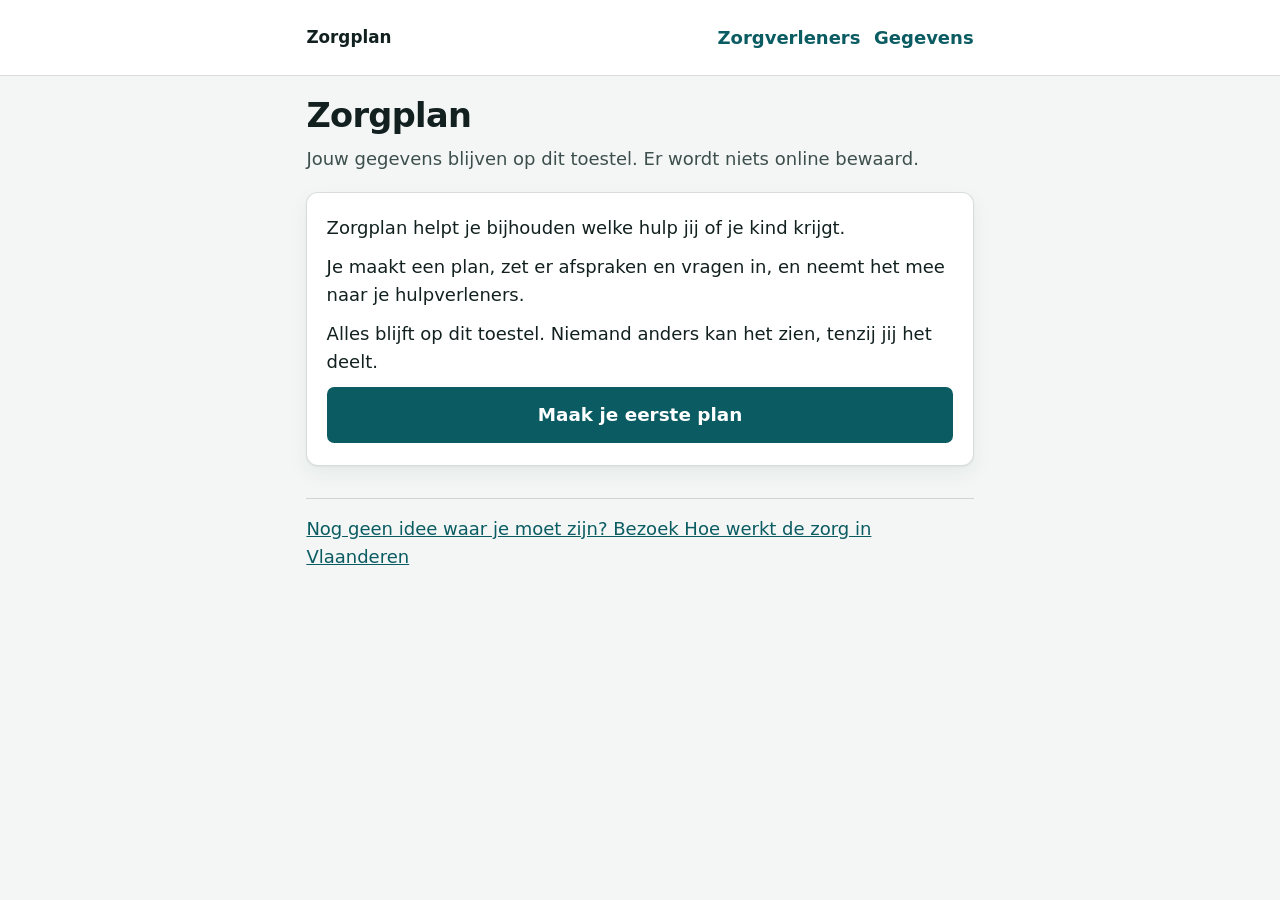
==== index.html @ c45d35b2 "Bouw de lokale Zorgplan-app volgens het bouwdocument Vanilla HTML, CSS en JavaScript zonder backend." ====
<!DOCTYPE html>
<html lang="nl">
<head>
  <meta charset="UTF-8" />
  <meta name="viewport" content="width=device-width, initial-scale=1.0" />
  <title>Zorgplan</title>
  <meta
    name="description"
    content="Houd zelf bij welke hulp je krijgt. Jouw gegevens blijven op dit toestel."
  />
  <link rel="stylesheet" href="css/styles.css" />
</head>
<body>
  <a class="skip-link" href="#inhoud">Ga naar inhoud</a>
  <header class="site-header">
    <div class="site-header-inner">
      <a class="site-naam" href="index.html">Zorgplan</a>
      <nav class="header-links" aria-label="Secundair">
        <a href="zorgverleners.html">Zorgverleners</a>
        <a href="gegevens.html">Gegevens</a>
      </nav>
    </div>
  </header>
  <main id="inhoud" class="wrap">
    <h1 class="page-titel">Zorgplan</h1>
    <p class="privacy-lijn">Jouw gegevens blijven op dit toestel. Er wordt niets online bewaard.</p>

    <section id="leeg-staat" class="leeg-staat" hidden>
      <p>Zorgplan helpt je bijhouden welke hulp jij of je kind krijgt.</p>
      <p>Je maakt een plan, zet er afspraken en vragen in, en neemt het mee naar je hulpverleners.</p>
      <p>Alles blijft op dit toestel. Niemand anders kan het zien, tenzij jij het deelt.</p>
      <button type="button" class="btn btn-primary btn-groot" id="maak-eerste">Maak je eerste plan</button>
    </section>

    <div id="gevuld-staat" hidden>
      <a class="volgende-blok" id="volgende-afspraak" href="#personen">Volgende afspraak</a>
      <section id="personen" aria-label="Plannen">
        <div class="personen-lijst" id="personen-lijst"></div>
      </section>
      <div class="knoppen-rij">
        <button type="button" class="btn btn-primary" id="nieuwe-persoon">Nieuwe persoon toevoegen</button>
        <button type="button" class="btn btn-secondary" id="exporteer">Exporteer</button>
        <button type="button" class="btn btn-secondary" id="importeer">Importeer</button>
        <a class="btn btn-secondary" href="zorgverleners.html">Zorgverleners</a>
        <a class="btn btn-secondary" href="gegevens.html">Gegevens</a>
      </div>
    </div>

    <section class="paneel" id="export-paneel" hidden>
      <p>Dit bestand bevat persoonlijke gegevens. Deel het enkel met mensen die je vertrouwt.</p>
      <div class="actie-rij-inline">
        <button type="button" class="btn btn-primary" id="export-bevestig">Download bestand</button>
        <button type="button" class="btn btn-ghost" id="export-annuleer">Annuleren</button>
      </div>
    </section>

    <section class="paneel" id="import-paneel" hidden>
      <p id="import-status"></p>
      <div class="actie-rij-inline">
        <button type="button" class="btn btn-primary" id="import-voeg-toe">Voeg toe</button>
        <button type="button" class="btn btn-secondary" id="import-vervang">Vervang alles</button>
        <button type="button" class="btn btn-ghost" id="import-annuleer">Annuleren</button>
      </div>
    </section>
    <input class="visueel-verborgen" id="import-bestand" type="file" accept="application/json,.json" />

    <footer class="site-footer">
      <p>
        <a href="https://wouterdirven.github.io/hoe-werkt-de-zorg-in-vlaanderen/">Nog geen idee waar je moet zijn? Bezoek Hoe werkt de zorg in Vlaanderen</a>
      </p>
    </footer>
  </main>
  <script src="js/storage.js"></script>
  <script src="js/common.js"></script>
  <script src="js/overzicht.js"></script>
</body>
</html>
---- css/styles.css ----
/* =========================================================================
   Zorgplan — rustige, toegankelijke stijl, afgestemd op
   "Hoe werkt de zorg in Vlaanderen".
   Geen animaties, geen externe lettertypes.
   ========================================================================= */

*,
*::before,
*::after {
  box-sizing: border-box;
  margin: 0;
  padding: 0;
}

:root {
  --bg: #f3f6f5;
  --surface: #ffffff;
  --surface-zacht: #f6faf9;
  --border: rgba(14, 45, 42, 0.16);
  --border-sterk: rgba(14, 45, 42, 0.28);
  --text: #12211f;
  --text-muted: #3d4f4c;
  --primary: #0a5c62;
  --primary-hover: #08474c;
  --primary-zacht: #e4f3f3;
  --groen: #14663d;
  --groen-zacht: #e1f3e8;
  --amber: #8a4b0f;
  --amber-zacht: #fbeed9;
  --gevaar: #8a1f1f;
  --gevaar-zacht: #fdecec;
  --focus: #0a5c62;
  --radius: 0.75rem;
  --radius-klein: 0.45rem;
  --shadow: 0 1px 2px rgba(14, 45, 42, 0.05), 0 8px 20px rgba(14, 45, 42, 0.06);
  --font: system-ui, -apple-system, "Segoe UI", Roboto, "Helvetica Neue", Arial, sans-serif;
  --max: 44rem;
}

html {
  scroll-behavior: auto;
}

body {
  font-family: var(--font);
  background: var(--bg);
  color: var(--text);
  min-height: 100dvh;
  line-height: 1.55;
  font-size: 1.125rem;
  -webkit-font-smoothing: antialiased;
}

a {
  color: var(--primary);
}

a:hover {
  text-decoration: underline;
}

:focus {
  outline: none;
}

:focus-visible {
  outline: 3px solid var(--focus);
  outline-offset: 3px;
}

[hidden] {
  display: none !important;
}

.skip-link {
  position: absolute;
  left: 0.75rem;
  top: -3rem;
  z-index: 20;
  background: var(--primary);
  color: #fff;
  padding: 0.5rem 0.9rem;
  border-radius: var(--radius-klein);
  font-weight: 600;
  text-decoration: none;
}

.skip-link:focus {
  top: 0.75rem;
}

.site-header {
  background: var(--surface);
  border-bottom: 1px solid var(--border);
}

.site-header-inner {
  max-width: var(--max);
  margin: 0 auto;
  padding: 0.85rem 1.15rem;
  display: flex;
  align-items: center;
  justify-content: space-between;
  gap: 0.75rem;
}

.site-naam {
  display: inline-block;
  color: var(--text);
  font-weight: 700;
  font-size: 1.05rem;
  line-height: 1.3;
  text-decoration: none;
}

.site-naam:hover {
  color: var(--primary);
  text-decoration: underline;
}

.header-links {
  display: flex;
  gap: 0.85rem;
  flex-wrap: wrap;
}

.header-links a {
  font-weight: 600;
  text-decoration: none;
  min-height: 48px;
  display: inline-flex;
  align-items: center;
}

.header-links a:hover {
  text-decoration: underline;
}

.wrap {
  max-width: var(--max);
  margin: 0 auto;
  padding: 1.15rem 1.15rem 3.5rem;
}

.terug {
  margin-bottom: 1rem;
}

.terug a {
  display: inline-flex;
  align-items: center;
  min-height: 48px;
  font-weight: 600;
  text-decoration: none;
}

.page-titel {
  font-size: clamp(1.6rem, 4vw, 2.1rem);
  font-weight: 700;
  line-height: 1.25;
  letter-spacing: -0.02em;
  margin-bottom: 0.55rem;
}

.privacy-lijn,
.lead {
  color: var(--text-muted);
  margin-bottom: 1.15rem;
}

.muted {
  color: var(--text-muted);
}

.btn {
  display: inline-flex;
  align-items: center;
  justify-content: center;
  min-height: 48px;
  border: none;
  border-radius: var(--radius-klein);
  padding: 0.7rem 1.25rem;
  font: inherit;
  font-size: 1.05rem;
  font-weight: 600;
  cursor: pointer;
  text-decoration: none;
  text-align: center;
}

.btn-primary {
  background: var(--primary);
  color: #fff;
}

.btn-primary:hover {
  background: var(--primary-hover);
  color: #fff;
  text-decoration: none;
}

.btn-secondary {
  background: var(--surface);
  color: var(--text);
  border: 1.5px solid var(--border-sterk);
}

.btn-secondary:hover {
  background: var(--primary-zacht);
  text-decoration: none;
}

.btn-ghost {
  background: transparent;
  color: var(--text-muted);
  border: none;
  padding: 0.7rem 0.6rem;
}

.btn-ghost:hover {
  color: var(--primary);
  text-decoration: underline;
}

.btn-gevaar {
  background: var(--gevaar);
  color: #fff;
}

.btn-gevaar:hover {
  background: #6e1818;
  color: #fff;
  text-decoration: none;
}

.btn:disabled {
  opacity: 0.4;
  cursor: not-allowed;
}

.btn-groot {
  width: 100%;
  min-height: 56px;
  font-size: 1.15rem;
}

.actie-rij,
.knoppen-rij {
  display: flex;
  flex-wrap: wrap;
  gap: 0.7rem;
  margin-top: 1rem;
}

.actie-rij-inline {
  display: flex;
  flex-wrap: wrap;
  gap: 0.5rem;
  margin-top: 0.7rem;
}

.leeg-staat {
  background: var(--surface);
  border: 1px solid var(--border);
  border-radius: var(--radius);
  box-shadow: var(--shadow);
  padding: 1.35rem 1.2rem;
}

.leeg-staat p {
  margin-bottom: 0.7rem;
}

.volgende-blok {
  display: flex;
  flex-direction: column;
  gap: 0.15rem;
  background: var(--primary-zacht);
  border: 1.5px solid var(--primary);
  border-radius: var(--radius);
  padding: 0.85rem 1rem;
  text-decoration: none;
  color: inherit;
  margin-bottom: 0.85rem;
}

.volgende-blok:hover {
  text-decoration: none;
}

.blok-kicker {
  font-size: 0.9rem;
  font-weight: 700;
  color: var(--primary);
  text-transform: uppercase;
  letter-spacing: 0.04em;
}

.blok-titel {
  font-weight: 700;
  font-size: 1.15rem;
}

.blok-meta {
  color: var(--text-muted);
}

.personen-lijst {
  display: flex;
  flex-direction: column;
  gap: 0.75rem;
}

.persoon-kaart,
.lijst-kaart,
.card,
.paneel {
  background: var(--surface);
  border: 1px solid var(--border);
  border-radius: var(--radius);
  box-shadow: var(--shadow);
  padding: 0.95rem 1.05rem;
}

.persoon-naam,
.lijst-kaart h2,
.lijst-kaart h3 {
  font-size: 1.2rem;
  margin-bottom: 0.25rem;
  color: var(--primary);
}

.persoon-regel,
.persoon-cijfers a {
  display: block;
  text-decoration: none;
  min-height: 44px;
  display: flex;
  align-items: center;
  color: var(--text);
  font-weight: 600;
}

.persoon-cijfers {
  display: flex;
  flex-wrap: wrap;
  gap: 0.35rem 1rem;
  margin: 0.15rem 0 0.55rem;
}

.persoon-kaart .btn {
  width: 100%;
}

.sectie {
  margin-top: 1.5rem;
}

.sectie h2 {
  font-size: 1.25rem;
  margin-bottom: 0.6rem;
  padding-bottom: 0.25rem;
  border-bottom: 1px solid var(--border);
}

.leeg-regel {
  color: var(--text-muted);
  margin: 0.4rem 0 0.7rem;
}

.lijst-stapel {
  display: flex;
  flex-direction: column;
  gap: 0.65rem;
  margin-bottom: 0.75rem;
}

.is-gedaan {
  opacity: 0.72;
}

.vink-rij {
  display: flex;
  align-items: flex-start;
  gap: 0.7rem;
  min-height: 48px;
}

.vink-rij input[type="checkbox"] {
  width: 1.35rem;
  height: 1.35rem;
  margin-top: 0.35rem;
  flex: 0 0 1.35rem;
  accent-color: var(--primary);
}

.form {
  display: flex;
  flex-direction: column;
  gap: 0.75rem;
  margin-top: 0.75rem;
}

.veld {
  display: flex;
  flex-direction: column;
  gap: 0.3rem;
}

.veld label,
.form-veld label {
  font-weight: 600;
}

.veld input,
.veld textarea,
.veld select,
.form input,
.form textarea,
.form select {
  width: 100%;
  min-height: 48px;
  padding: 0.7rem 0.9rem;
  font: inherit;
  border: 1.5px solid var(--border);
  border-radius: var(--radius-klein);
  background: var(--surface);
  color: var(--text);
}

.veld textarea,
.form textarea {
  min-height: 6rem;
  resize: vertical;
}

.veld input:focus-visible,
.veld textarea:focus-visible,
.veld select:focus-visible,
.form input:focus-visible,
.form textarea:focus-visible,
.form select:focus-visible {
  border-color: var(--primary);
}

.hint {
  color: var(--text-muted);
  font-size: 1rem;
}

.paneel {
  margin-top: 0.85rem;
  background: var(--amber-zacht);
  border-color: rgba(138, 75, 15, 0.28);
}

.paneel-gevaar {
  background: var(--gevaar-zacht);
  border-color: rgba(138, 31, 31, 0.28);
}

.site-footer {
  margin-top: 2rem;
  padding-top: 1rem;
  border-top: 1px solid var(--border);
}

.visueel-verborgen {
  position: absolute;
  width: 1px;
  height: 1px;
  padding: 0;
  margin: -1px;
  overflow: hidden;
  clip: rect(0, 0, 0, 0);
  white-space: nowrap;
  border: 0;
}

.status {
  margin-top: 0.75rem;
  color: var(--groen);
  font-weight: 600;
}

/* Printweergave (zelfde indeling als het papieren formulier) */

.formulier {
  background: var(--surface);
  border: 1px solid var(--border);
  border-radius: var(--radius);
  padding: 1.25rem 1.15rem 1.5rem;
}

.form-sectie {
  margin-bottom: 1.35rem;
  break-inside: avoid;
}

.form-sectie h2 {
  font-size: 1.15rem;
  margin-bottom: 0.55rem;
  padding-bottom: 0.25rem;
  border-bottom: 1px solid var(--border);
}

.form-rij {
  display: grid;
  gap: 0.7rem;
  margin-bottom: 0.7rem;
}

.form-rij-2 {
  grid-template-columns: 1fr 1fr;
}

.form-veld label {
  display: block;
  font-size: 0.95rem;
  margin-bottom: 0.25rem;
}

.schrijflijn,
.print-waarde {
  min-height: 2rem;
  border: none;
  border-bottom: 1.5px solid var(--text);
  padding-bottom: 0.15rem;
}

.schrijflijn-hoog,
.print-tekst {
  min-height: 3.2rem;
  border: 1.5px solid var(--border-sterk);
  border-radius: 2px;
  padding: 0.45rem 0.55rem;
  white-space: pre-wrap;
}

.form-tabel {
  width: 100%;
  border-collapse: collapse;
  table-layout: fixed;
}

.form-tabel th,
.form-tabel td {
  border: 1px solid var(--text);
  padding: 0.2rem 0.35rem;
  vertical-align: top;
  word-break: break-word;
}

.form-tabel th {
  text-align: left;
  font-size: 0.9rem;
  background: var(--surface-zacht);
}

.form-tabel td {
  height: 2.15rem;
}

.bespreek-blok {
  margin-bottom: 0.75rem;
}

.bespreek-kop {
  display: flex;
  align-items: center;
  gap: 0.5rem;
  margin-bottom: 0.35rem;
  font-weight: 600;
}

.datumlijn {
  flex: 1;
  min-height: 1.7rem;
  border-bottom: 1.5px solid var(--text);
}

.doe-lijst {
  list-style: none;
  display: flex;
  flex-direction: column;
  gap: 0.45rem;
}

.doe-lijst li {
  display: flex;
  align-items: flex-end;
  gap: 0.55rem;
}

.vinkvak {
  flex: 0 0 1.15rem;
  width: 1.15rem;
  height: 1.15rem;
  border: 1.5px solid var(--text);
  margin-bottom: 0.15rem;
  display: inline-flex;
  align-items: center;
  justify-content: center;
}

.vinkvak.is-aan::after {
  content: "✓";
  font-size: 0.9rem;
  font-weight: 700;
  line-height: 1;
}

.form-blad-footer {
  margin-top: 1.25rem;
  font-size: 0.85rem;
  color: var(--text-muted);
}

@media (max-width: 560px) {
  .form-rij-2 {
    grid-template-columns: 1fr;
  }

  .header-links {
    display: none;
  }

  .knoppen-rij .btn,
  .actie-rij .btn,
  .persoon-kaart .btn {
    width: 100%;
  }
}

@page {
  size: A4;
  margin: 12mm 12mm 16mm;
}

@media print {
  .no-print,
  .skip-link,
  .site-header,
  .terug,
  .formulier-acties {
    display: none !important;
  }

  body {
    background: #fff;
    color: #000;
    font-size: 11pt;
  }

  .wrap {
    max-width: none;
    padding: 0;
  }

  .formulier {
    border: none;
    box-shadow: none;
    padding: 0;
    margin: 0;
  }

  .form-sectie {
    break-inside: avoid;
  }

  a {
    color: #000;
    text-decoration: none;
  }

  .form-blad-footer {
    position: fixed;
    left: 0;
    right: 0;
    bottom: 0;
    margin: 0;
    font-size: 8.5pt;
    color: #333;
  }
}
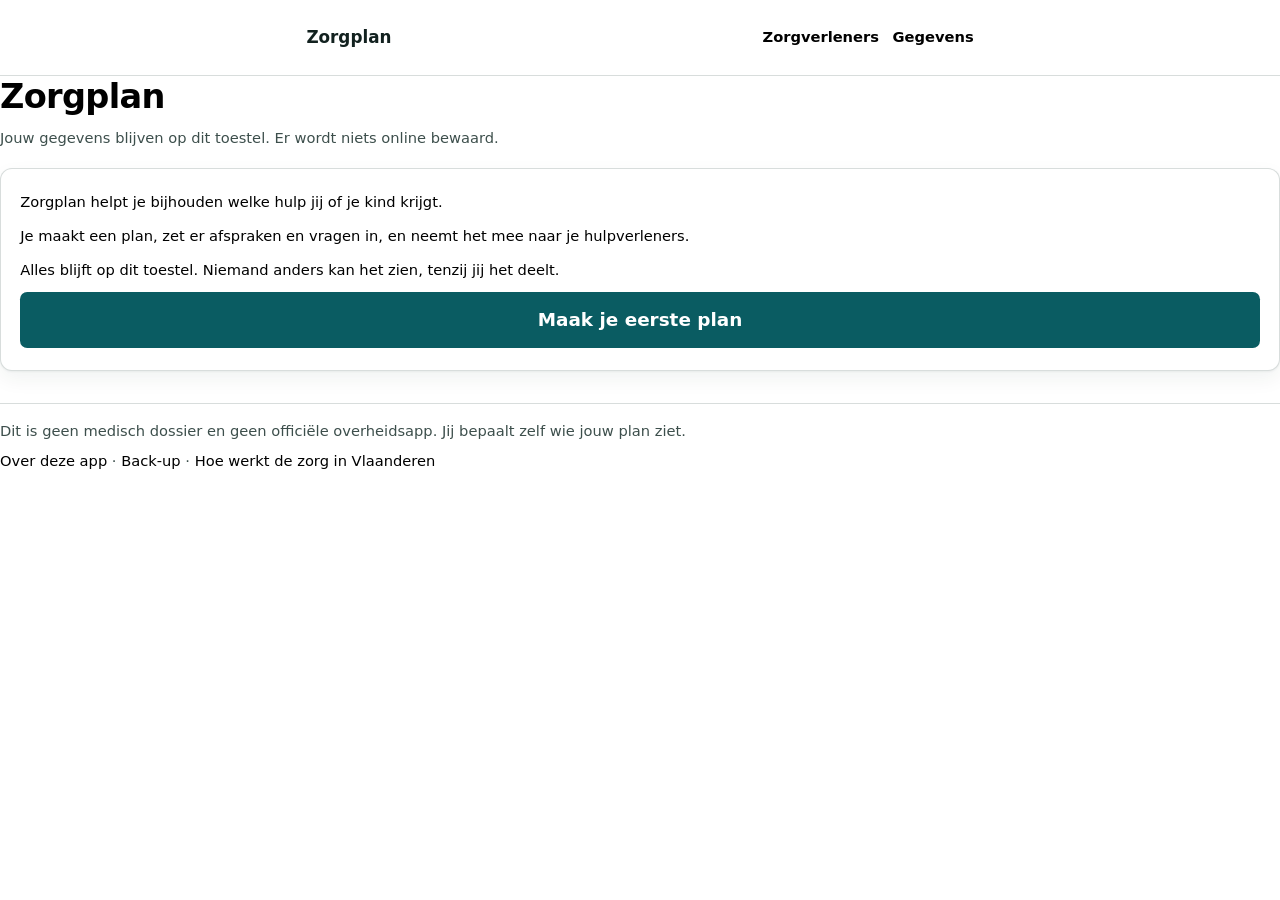
==== commit efe833ac: "Maak Zorgplan klaar voor publiek gebruik. Toon het als opslaan faalt, vraag om een back-up, voeg dis" ====
--- a/index.html
+++ b/index.html
@@ -8,6 +8,18 @@
     name="description"
     content="Houd zelf bij welke hulp je krijgt. Jouw gegevens blijven op dit toestel."
   />
+  <meta name="theme-color" content="#0a5c62" />
+  <meta name="apple-mobile-web-app-capable" content="yes" />
+  <meta name="mobile-web-app-capable" content="yes" />
+  <meta name="apple-mobile-web-app-title" content="Zorgplan" />
+  <link rel="manifest" href="manifest.json" />
+  <link rel="icon" href="favicon.svg" type="image/svg+xml" />
+  <link rel="apple-touch-icon" href="icon-180.png" />
+  <meta property="og:title" content="Zorgplan" />
+  <meta property="og:description" content="Houd zelf bij welke hulp je krijgt. Jouw gegevens blijven op dit toestel." />
+  <meta property="og:image" content="https://wouterdirven.github.io/zorgplan/icon-512.png" />
+  <meta property="og:type" content="website" />
+  <meta property="og:locale" content="nl_BE" />
   <link rel="stylesheet" href="css/styles.css" />
 </head>
 <body>
@@ -21,9 +33,15 @@
       </nav>
     </div>
   </header>
+  <div id="systeem-banner" class="banner" hidden></div>
   <main id="inhoud" class="wrap">
     <h1 class="page-titel">Zorgplan</h1>
     <p class="privacy-lijn">Jouw gegevens blijven op dit toestel. Er wordt niets online bewaard.</p>
+
+    <section id="beginscherm-hint" class="paneel" hidden>
+      <p>Op iPhone of iPad: tik op Delen en kies <strong>Zet op beginscherm</strong>. Dan blijft je plan beter bewaard.</p>
+      <button type="button" class="btn btn-ghost" id="beginscherm-hint-weg">Verbergen</button>
+    </section>
 
     <section id="leeg-staat" class="leeg-staat" hidden>
       <p>Zorgplan helpt je bijhouden welke hulp jij of je kind krijgt.</p>
@@ -65,8 +83,13 @@
     <input class="visueel-verborgen" id="import-bestand" type="file" accept="application/json,.json" />
 
     <footer class="site-footer">
+      <p>Dit is geen medisch dossier en geen officiële overheidsapp. Jij bepaalt zelf wie jouw plan ziet.</p>
       <p>
-        <a href="https://wouterdirven.github.io/hoe-werkt-de-zorg-in-vlaanderen/">Nog geen idee waar je moet zijn? Bezoek Hoe werkt de zorg in Vlaanderen</a>
+        <a href="over.html">Over deze app</a>
+        ·
+        <a href="gegevens.html">Back-up</a>
+        ·
+        <a href="https://wouterdirven.github.io/hoe-werkt-de-zorg-in-vlaanderen/">Hoe werkt de zorg in Vlaanderen</a>
       </p>
     </footer>
   </main>
--- a/css/styles.css
+++ b/css/styles.css
@@ -332,7 +332,6 @@
 
 .persoon-regel,
 .persoon-cijfers a {
-  display: block;
   text-decoration: none;
   min-height: 44px;
   display: flex;
@@ -465,6 +464,48 @@
   border-top: 1px solid var(--border);
 }
 
+.site-footer p {
+  color: var(--text-muted);
+  margin-bottom: 0.45rem;
+}
+
+.banner {
+  max-width: var(--max);
+  margin: 0 auto;
+  padding: 0.85rem 1.15rem;
+  font-weight: 600;
+}
+
+.banner a {
+  font-weight: 700;
+}
+
+.banner-gevaar {
+  background: var(--gevaar-zacht);
+  color: var(--gevaar);
+  border-bottom: 1px solid rgba(138, 31, 31, 0.28);
+}
+
+.banner-amber {
+  background: var(--amber-zacht);
+  color: var(--amber);
+  border-bottom: 1px solid rgba(138, 75, 15, 0.28);
+}
+
+.banner-weg {
+  min-height: 40px;
+  padding: 0.2rem 0.4rem;
+}
+
+.card h2 {
+  font-size: 1.2rem;
+  margin-bottom: 0.55rem;
+}
+
+.card p + p {
+  margin-top: 0.7rem;
+}
+
 .visueel-verborgen {
   position: absolute;
   width: 1px;
@@ -621,8 +662,12 @@
     grid-template-columns: 1fr;
   }
 
-  .header-links {
-    display: none;
+  .site-header-inner {
+    flex-wrap: wrap;
+  }
+
+  .header-links a {
+    min-height: 44px;
   }
 
   .knoppen-rij .btn,
@@ -638,11 +683,14 @@
 }
 
 @media print {
-  .no-print,
-  .skip-link,
-  .site-header,
-  .terug,
-  .formulier-acties {
+.no-print,
+.skip-link,
+.site-header,
+.terug,
+.formulier-acties,
+.banner {
+  display: none !important;
+}
     display: none !important;
   }
 
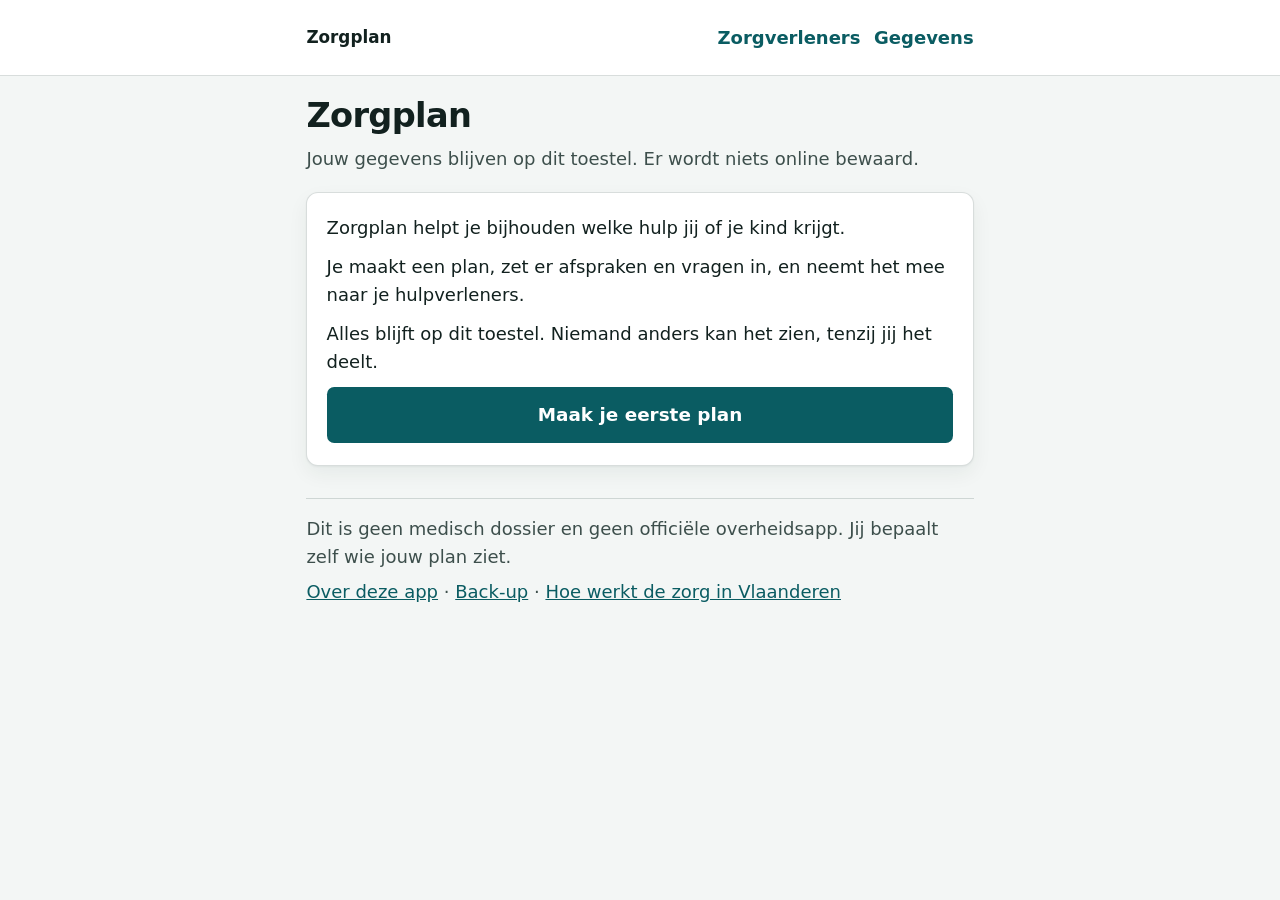
==== commit 1584c793: "Herstel de linkermarge van tekst en knoppen. Een kapotte print-CSS sluit @media print te vroeg, waar" ====
--- a/index.html
+++ b/index.html
@@ -2,7 +2,7 @@
 <html lang="nl">
 <head>
   <meta charset="UTF-8" />
-  <meta name="viewport" content="width=device-width, initial-scale=1.0" />
+  <meta name="viewport" content="width=device-width, initial-scale=1.0, viewport-fit=cover" />
   <title>Zorgplan</title>
   <meta
     name="description"
--- a/css/styles.css
+++ b/css/styles.css
@@ -35,6 +35,7 @@
   --shadow: 0 1px 2px rgba(14, 45, 42, 0.05), 0 8px 20px rgba(14, 45, 42, 0.06);
   --font: system-ui, -apple-system, "Segoe UI", Roboto, "Helvetica Neue", Arial, sans-serif;
   --max: 44rem;
+  --pad-x: 1.15rem;
 }
 
 html {
@@ -97,7 +98,7 @@
 .site-header-inner {
   max-width: var(--max);
   margin: 0 auto;
-  padding: 0.85rem 1.15rem;
+  padding: 0.85rem max(var(--pad-x), env(safe-area-inset-right, 0px)) 0.85rem max(var(--pad-x), env(safe-area-inset-left, 0px));
   display: flex;
   align-items: center;
   justify-content: space-between;
@@ -139,7 +140,7 @@
 .wrap {
   max-width: var(--max);
   margin: 0 auto;
-  padding: 1.15rem 1.15rem 3.5rem;
+  padding: 1.15rem max(var(--pad-x), env(safe-area-inset-right, 0px)) 3.5rem max(var(--pad-x), env(safe-area-inset-left, 0px));
 }
 
 .terug {
@@ -472,7 +473,7 @@
 .banner {
   max-width: var(--max);
   margin: 0 auto;
-  padding: 0.85rem 1.15rem;
+  padding: 0.85rem max(var(--pad-x), env(safe-area-inset-right, 0px)) 0.85rem max(var(--pad-x), env(safe-area-inset-left, 0px));
   font-weight: 600;
 }
 
@@ -683,14 +684,12 @@
 }
 
 @media print {
-.no-print,
-.skip-link,
-.site-header,
-.terug,
-.formulier-acties,
-.banner {
-  display: none !important;
-}
+  .no-print,
+  .skip-link,
+  .site-header,
+  .terug,
+  .formulier-acties,
+  .banner {
     display: none !important;
   }
 
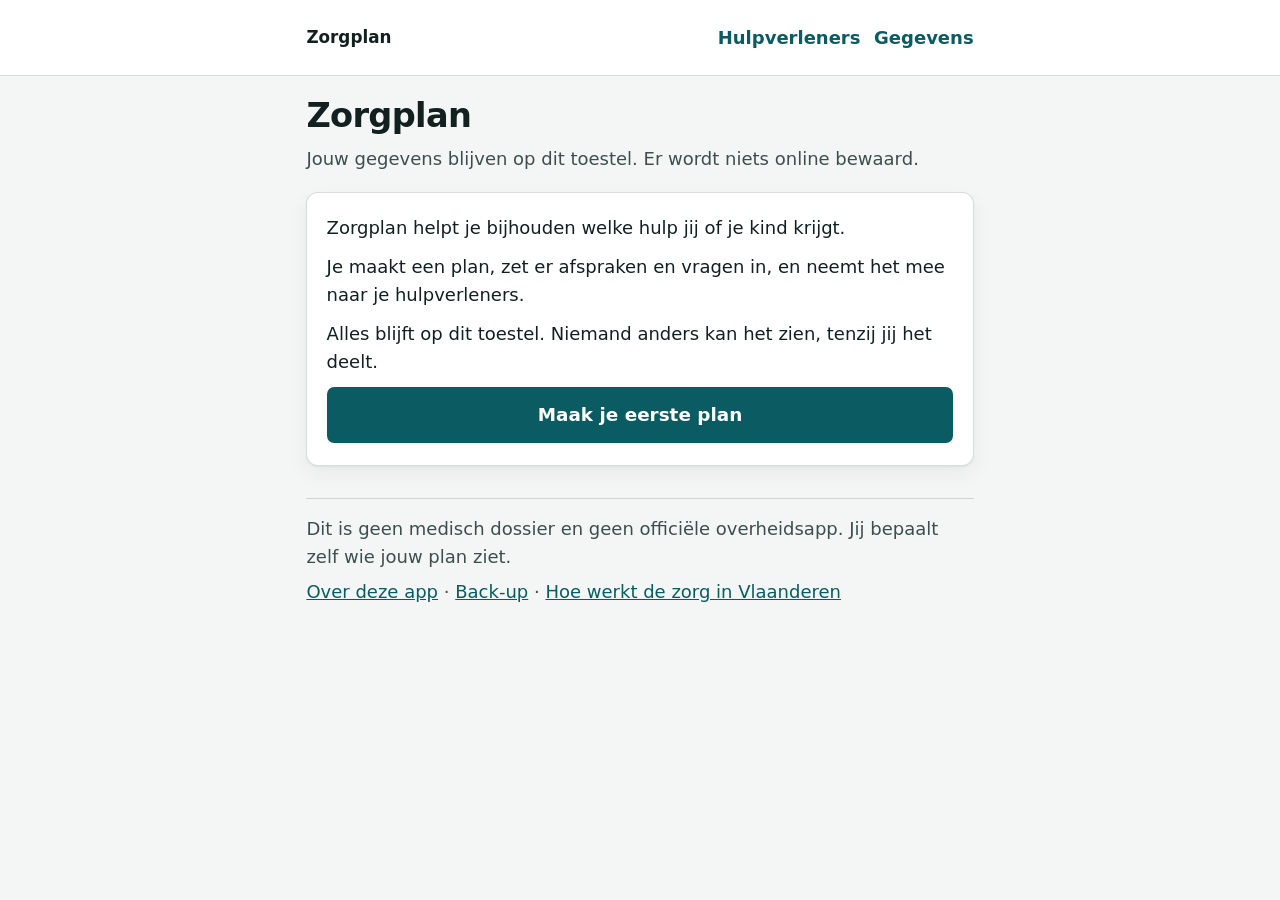
==== commit 3a8ab71c: "Maak het woordgebruik en de eerste minuut duidelijker. Focus op naam bij een nieuw plan, zeg overal " ====
--- a/index.html
+++ b/index.html
@@ -28,7 +28,7 @@
     <div class="site-header-inner">
       <a class="site-naam" href="index.html">Zorgplan</a>
       <nav class="header-links" aria-label="Secundair">
-        <a href="zorgverleners.html">Zorgverleners</a>
+        <a href="zorgverleners.html">Hulpverleners</a>
         <a href="gegevens.html">Gegevens</a>
       </nav>
     </div>
@@ -56,31 +56,11 @@
         <div class="personen-lijst" id="personen-lijst"></div>
       </section>
       <div class="knoppen-rij">
-        <button type="button" class="btn btn-primary" id="nieuwe-persoon">Nieuwe persoon toevoegen</button>
-        <button type="button" class="btn btn-secondary" id="exporteer">Exporteer</button>
-        <button type="button" class="btn btn-secondary" id="importeer">Importeer</button>
-        <a class="btn btn-secondary" href="zorgverleners.html">Zorgverleners</a>
+        <button type="button" class="btn btn-primary" id="nieuw-plan">Nieuw plan</button>
+        <a class="btn btn-secondary" href="zorgverleners.html">Hulpverleners</a>
         <a class="btn btn-secondary" href="gegevens.html">Gegevens</a>
       </div>
     </div>
-
-    <section class="paneel" id="export-paneel" hidden>
-      <p>Dit bestand bevat persoonlijke gegevens. Deel het enkel met mensen die je vertrouwt.</p>
-      <div class="actie-rij-inline">
-        <button type="button" class="btn btn-primary" id="export-bevestig">Download bestand</button>
-        <button type="button" class="btn btn-ghost" id="export-annuleer">Annuleren</button>
-      </div>
-    </section>
-
-    <section class="paneel" id="import-paneel" hidden>
-      <p id="import-status"></p>
-      <div class="actie-rij-inline">
-        <button type="button" class="btn btn-primary" id="import-voeg-toe">Voeg toe</button>
-        <button type="button" class="btn btn-secondary" id="import-vervang">Vervang alles</button>
-        <button type="button" class="btn btn-ghost" id="import-annuleer">Annuleren</button>
-      </div>
-    </section>
-    <input class="visueel-verborgen" id="import-bestand" type="file" accept="application/json,.json" />
 
     <footer class="site-footer">
       <p>Dit is geen medisch dossier en geen officiële overheidsapp. Jij bepaalt zelf wie jouw plan ziet.</p>
--- a/css/styles.css
+++ b/css/styles.css
@@ -260,6 +260,12 @@
   margin-top: 0.7rem;
 }
 
+.datum-tijd-rij {
+  display: grid;
+  grid-template-columns: minmax(0, 1.35fr) minmax(8.5rem, 0.85fr);
+  gap: 0.75rem;
+}
+
 .leeg-staat {
   background: var(--surface);
   border: 1px solid var(--border);
@@ -676,6 +682,10 @@
   .persoon-kaart .btn {
     width: 100%;
   }
+
+  .datum-tijd-rij {
+    grid-template-columns: 1fr;
+  }
 }
 
 @page {
